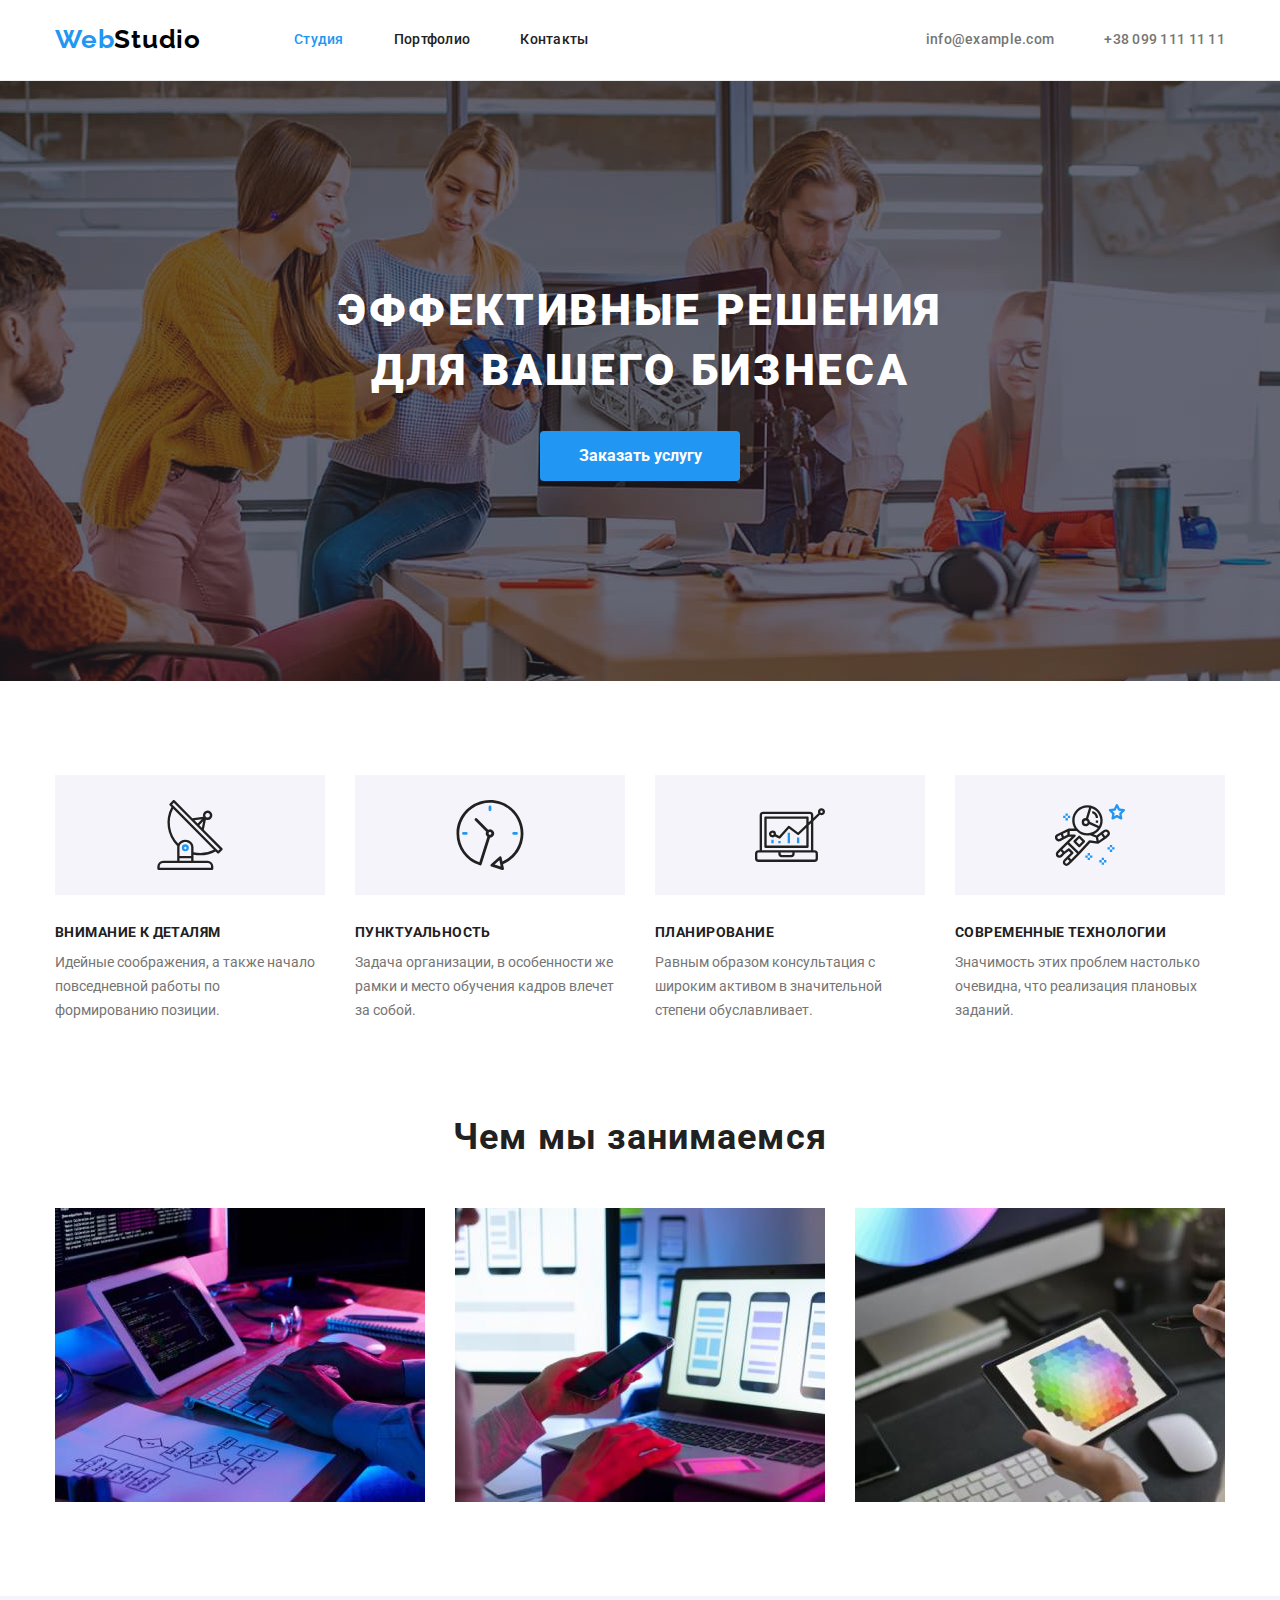
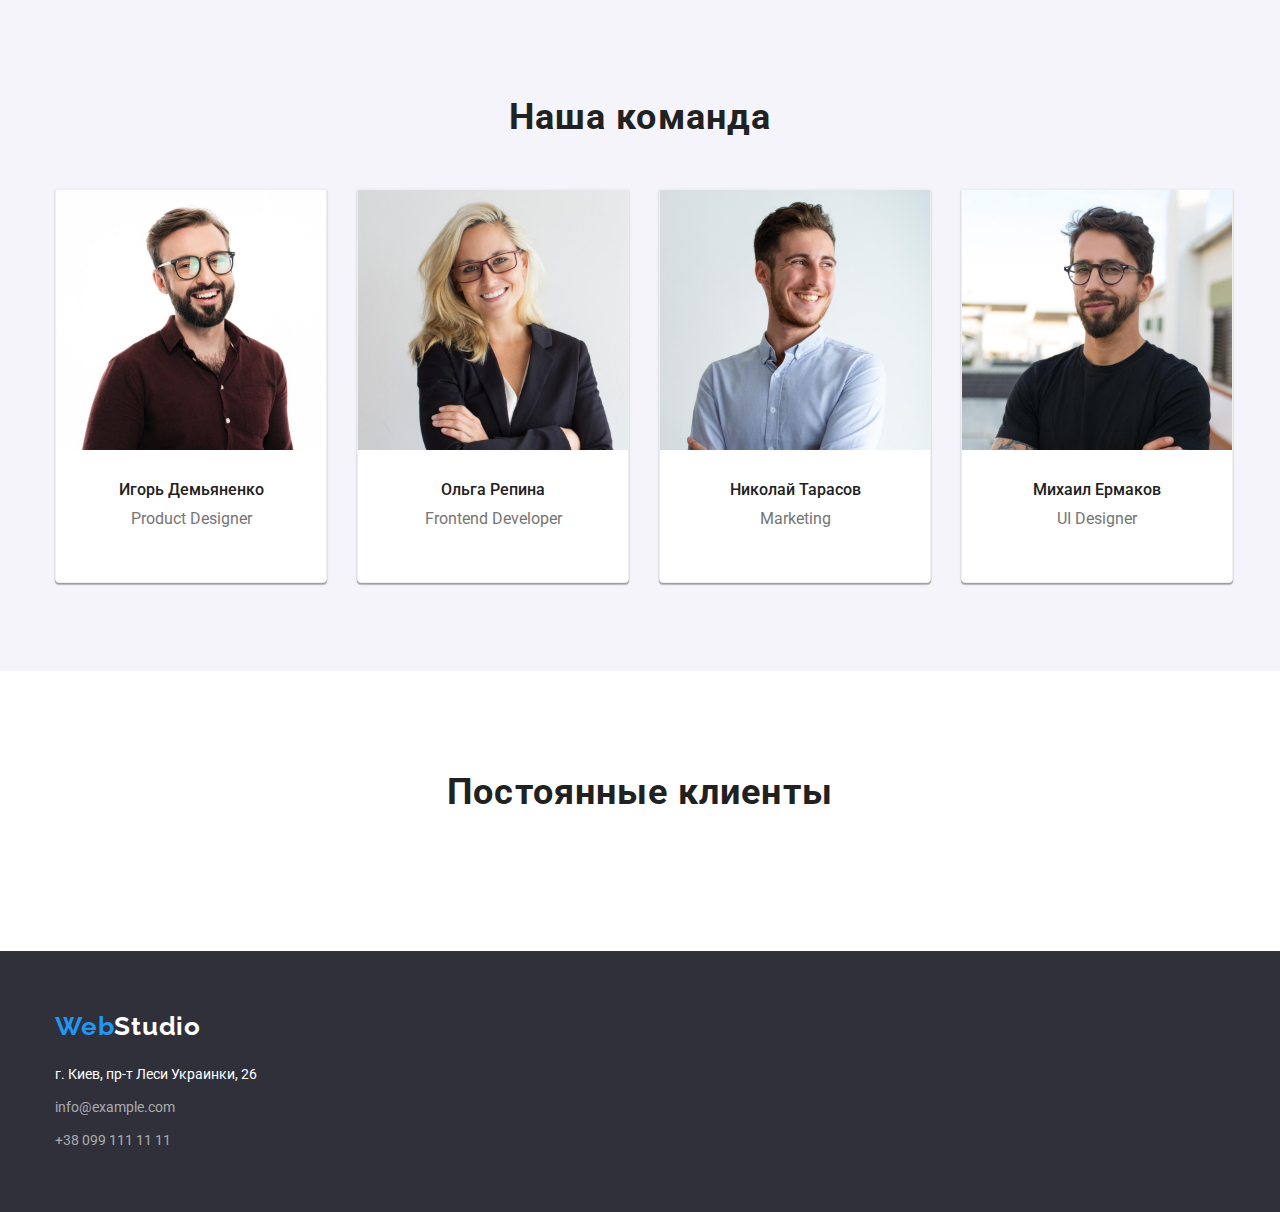
==== index.html @ 9277bdf8 "проверка" ====
<!DOCTYPE html>
<html lang="ru">
<head>
    <meta charset="UTF-8">
    <meta name="viewport" content="width=device-width, initial-scale=1.0">
    <title>Web Studio2</title>
    <link rel="stylesheet" href="https://cdnjs.cloudflare.com/ajax/libs/modern-normalize/1.0.0/modern-normalize.min.css">
    <link rel="stylesheet" href="./css/styles.css">
    <link rel="preconnect" href="https://fonts.gstatic.com">
    <link href="https://fonts.googleapis.com/css2?family=Oleo+Script&family=Raleway:wght@700&family=Roboto:wght@400;500;700;900&display=swap" rel="stylesheet">
</head>
<body>

    <!--шапка-->
    <header class="header">
        <div class="container main-nav">
            <nav class="nav-menu">
                <a href="./index.html" class="logo"> <span class="web">Web</span>Studio</a>
                <ul class="list  site-nav">
                    <li class="item"><a href="./index.html" class="link current">Студия</a></li>
                    <li class="item"><a href="./portfolio.html" class="link">Портфолио</a></li>
                    <li class="item"><a href="#" class="link">Контакты</a></li>
                </ul>
            </nav>
            <ul class="list contacts">
                <li class="item"><a href="mailto:info@example.com " class="contacts-link mail">info@example.com</a></li>
                <li class="item"><a href="tel:+380991111111 " class="contacts-link">+38 099 111 11 11</a></li>
            </ul>
        </div>
    </header>

    <main>

        <!--герой-->
        <section class="hero">
            <h1 class="hero-title">Эффективные решения <br/> для вашего бизнеса</h1>
            <a href="#" class="button">Заказать услугу</a>
        </section>
       
        <!--качества-->
        <section class="section our-quality">
            <!--<h2>Наши качества</h2>-->
            <div class="container">
                <ul class="list quality">
                    <li class="item icon-antenna"> 
                        <h3 class="title">Внимание к деталям</h3>
                        <p class="text">Идейные соображения, а также начало повседневной работы по формированию позиции.</p>
                    </li>
                    <li class="item icon-clock">
                        <h3 class="title">Пунктуальность</h3>
                        <p class="text">Задача организации, в особенности же рамки и место обучения кадров влечет за собой.</p>
                    </li>
                    <li class="item icon-diagram">
                        <h3 class="title">Планирование</h3>
                        <p class="text">Равным образом консультация с широким активом в значительной степени обуславливает.</p>
                    </li>
                    <li class="item icon-astronaut">
                        <h3 class="title">Современные технологии</h3>
                        <p class="text">Значимость этих проблем настолько очевидна, что реализация плановых заданий.</p>
                    </li>
                </ul>
            </div>
                
        </section>
        
        <!--чем занимаемся-->
        <section class="section doing">
            <div class="container">
                <h2 class="section-title">Чем мы занимаемся</h2>
            <ul class="list">
                <li class="item"><img src="./images/img11.jpg" alt="photo" width="370"></li>
                <li class="item"><img src="./images/img12.jpg" alt="photo" width="370"></li>
                <li class="item"><img src="./images/img13.jpg" alt="photo" width="370"></li>
            </ul>
            </div>
        </section>

        <!--наша команда-->
        <section class="section command">
            <div class="container">
                <h2 class="section-title">Наша команда</h2>
                <ul class="list">
                    <li class="command-card">
                        <img src="./images/img114.jpg" alt="photo" width="270" class="img">
                        <div class="command-content">
                            <h3 class="name">Игорь Демьяненко</h3>
                            <p class="position">Product Designer</p>
                            <ul class="list social-links">
                                <li> 
                                    <a href="">
                                    <svg class="social-icon">
                                        <use href="./images/sprite.svg#instagram11"></use>
                                    </svg>
                                    </a> 
                                </li>
                                <li></li>
                                <li></li>
                                <li></li>
                            </ul>
                        </div>
                    </li>
                    <li class="command-card"> 
                        <img src="./images/img115.jpg" alt="photo" width="270" class="img">
                        <div class="command-content">
                            <h3 class="name">Ольга Репина</h3>
                            <p class="position">Frontend Developer</p>
                        </div>
                    </li>
                    <li class="command-card">
                        <img src="./images/img116.jpg" alt="photo" width="270" class="img">
                        <div class="command-content">
                            <h3 class="name">Николай Тарасов</h3>
                            <p class="position">Marketing</p>
                        </div>
                    </li>
                    <li class="command-card">
                        <img src="./images/img117.jpg" alt="photo" width="270" class="img">
                        <div class="command-content">
                            <h3 class="name">Михаил Ермаков</h3>
                            <p class="position">UI Designer</p>
                        </div>    
                    </li>
                </ul>
            </div>
        </section>

        <section class="section our-clients">
            <h2 class="section-title">Постоянные клиенты</h2>
            <ul class="list client-list">
                <li><a href="#"></a></li>
                <li><a href="#"></a></li>
                <li><a href="#"></a></li>
                <li><a href="#"></a></li>
                <li><a href="#"></a></li>
                <li><a href="#"></a></li>
            </ul>
        </section>
        
    </main>

    <!--футер-->
    <footer class="footer">
       <div class="container">
        <a href="/"class="logo"> <span class="web">Web</span><span class="studio">Studio</span></a> 
            <address> 
            <ul class="list">
                <li class="footer-adress"> <a href="#" class="adress">г. Киев, пр-т Леси Украинки, 26</a> </li>
                <li class="footer-adress"><a href="mailto:info@example.com" class="list-contacts">info@example.com</a></li>
                <li class="footer-adress"><a href="tel:+380991111111" class="list-contacts">+38 099 111 11 11</a></li>
            </ul>
            </address>
       </div>
       
    </footer>
    
</body>
</html>
---- css/styles.css ----
:root {
    --primery-text-color: #757575;
    --title-text-color: #212121;
    --accent: #2196F3;
    --white: #FFFFFF;
    --background-color: #F5F4FA;
    --background-footer: #2F303A;
    --list-contacts:rgba(255, 255, 255, 0.6);
    --logo-studio: #000000;
    --outline-cards: #EEEEEE;
    --button-hover: #188CE8;
    --border-color: #ECECEC;
}

body {
    background-color: var(--white);
    color: var(--primery-text-color);
    font-family: Roboto,sans-serif;
    font-style: normal;
    font-weight: 400;
}

img {
    display: block;
    min-width: 100%;
    height: auto;
}

/* контейнер */
.container {
    width: 1200px;
    padding-left: 15px;
    padding-right: 15px;
    margin-left: auto;
    margin-right: auto;
    margin-top: 0;
    
}

/* шапка */

.header {
    background-color: var(--white);
    border-bottom: 1px solid var(--border-color);
}

.web {
    color: var(--accent);
}

/* лого */
.logo {
    display: flex;

    color: var(--logo-studio);
    font-family: Raleway,sans-serif;
    font-weight: 700;
    font-size: 26px;
    line-height: 1.2;
    letter-spacing: 0.03em;
    text-decoration: none;
}

/* навигация */


.main-nav {
    display: flex;
    align-items: center;
}

.list {
    list-style: none;
    margin: 0;
    padding: 0;
}

.nav-menu {
    display: flex;
    align-items: center;
}

.site-nav .link {
    display: block;
    padding-top: 32px;
    padding-bottom: 32px;

    color: var(--title-text-color);
    font-weight: 500;
    font-size: 14px;
    line-height: 1.14;
    letter-spacing: 0.02em;
    text-decoration: none;
    
}

.site-nav .link:hover,
.site-nav .link:focus,
.site-nav .link.current,
.contacts .contacts-link:hover,
.contacts .contacts-link:focus  {
    color: var(--accent);
}

.site-nav {
    display: flex;
    margin-left: 93px;
}

.site-nav .item + .item,
.contacts .item + .item {
    margin-left: 50px;
}

/* контакты */
.contacts {
    display: flex;
    margin-left: auto;
}

.contacts .contacts-link {
    display: block;
    padding-top: 32px;
    padding-bottom: 32px;

    color: var(--primery-text-color);
    font-weight: 500;
    font-size: 14px;
    line-height: 1.14;
    letter-spacing: 0.02em;
    text-decoration: none;
    
}


/* герой */
.hero {
    height: 600px;
    max-width: 1600px;
    margin-right: auto;
    margin-left: auto;
    padding-top: 200px;

    background-color: var(--background-footer);
    text-align: center;
    background-image: linear-gradient(
        to right,
        rgba(47, 48, 58, 0.4),
        rgba(47, 48, 58, 0.4)
    ), 
        url(../images/hero.jpg);
    background-repeat: no-repeat;
    background-position: center;
    background-size: cover;
}

.hero-title {
   
    margin-top: 0;
    margin-bottom: 30px;

    font-weight: 900;
    font-size: 44px;
    line-height: 1.36;
    letter-spacing: 0.06em;
    text-transform: uppercase;
    color: var(--white);
}

.hero .button {
    display: inline-block;
    padding: 10px 32px;
    min-width: 200px;
    border-radius: 4px;

    font-weight: 700;
    font-size: 16px;
    line-height: 1.87;
    text-decoration: none;
    color: var(--white);
    background-color: var(--accent);
}

.hero .button:hover,
.hero .button:focus {
    background-color: var(--button-hover);
}


/* качества */

.our-quality {
    padding-top: 94px;
}

.quality .title {
    margin-top: 0;
    margin-bottom: 10px;

    color: var(--title-text-color);
    font-weight: 700;
    font-size: 14px;
    line-height: 1.14;
    letter-spacing: 0.03em;
    text-transform: uppercase;
}

.quality .text {
    margin-top: 0;
    margin-bottom: 0;

    font-size: 14px;
    line-height: 1.7;
}

.quality {
    display: flex;
}

.quality .item {
    width: 270px;
}

.quality .item+.item{
    margin-left: 30px;
}

.quality .item::before {
    content: "";
    display:block;
    height: 120px;
    
    background-repeat: no-repeat;
    background-position: center;
    background-size: 70px;
    margin-bottom: 30px;
   background-color: var(--background-color);
}

.quality .icon-antenna::before {
    background-image: url(../images/antenna.svg);
}

.quality .icon-clock::before {
    background-image: url(../images/clock.svg);
}

.quality .icon-diagram::before {
    background-image: url(../images/diagram.svg);
}

.quality .icon-astronaut::before {
    background-image: url(../images/astronaut.svg);
}



/* секция*/
.section-title {
    margin-top: 0;
    margin-bottom: 50px;

    color: var(--title-text-color);
    font-weight: 700;
    font-size: 36px;
    line-height: 1.17;
    text-align: center;
    letter-spacing: 0.03em;
}

.doing {
    padding-top: 94px;
    padding-bottom: 94px;
}

.doing .item + .item {
    margin-left: 30px;
}


.doing .list {
    display: flex;
}

/* команда */

.command {
    padding-top: 100px;
    padding-bottom: 88px;
 
    background-color: var(--background-color);
}

.command-content {
    padding: 30px;
    text-align: center;
}

.command .list {
    display: flex;
}

.command-card {
    width: calc((100%-90px)/4);
    margin-right: 30px;

    background-color: var(--white);
    border: 1px solid var(--outline-cards);
    border-radius: 0px 0px 4px 4px;
    box-shadow: 0px 1px 3px rgba(0, 0, 0, 0.12), 0px 1px 1px rgba(0, 0, 0, 0.14), 0px 2px 1px rgba(0, 0, 0, 0.2);
}

.command-card:nth-child(4n) {
    margin-right: 0;
}

.command .section-title{
    margin-bottom: 50px;
}

.list .name {
    margin-top: 0;
    margin-bottom: 10px;

    font-weight: 500;
    font-size: 16px;
    line-height: 1.2;
    color: var(--title-text-color);
    
}

.list .position {
    margin-top: 0;
    margin-bottom: 0;
    

    font-size: 16px;
    line-height: 1.2;
    color: var(--primery-text-color);
   
}

.social-icon {
    width: 20px;
    height: 20px;
}

/* клиенты */
.our-clients {
    padding-top: 100px;
    padding-bottom: 88px;
}
.our-clients .section-title {
    margin-bottom: 50px;
}

.client-list {
    display: flex;

}

/* футер */
.list .adress {
    display: inline-block;

    font-size: 14px;
    line-height: 1.7;
    color: var(--white);
    text-decoration: none;
    font-style: normal;
}

.list-contacts {
    display: inline-block;

    font-size: 14px;
    line-height: 24px;
    color: var(--list-contacts);
    text-decoration: none;
    font-style: normal;
}

.footer .footer-adress:not(:last-child) {
    margin-bottom: 9px;
}


.footer {
    padding-top: 60px; 
    padding-bottom: 60px; 

    background-color: var(--background-footer);
}

.studio {
    color: var(--white);
}

.footer .logo {
    display: inline-block;
    margin-bottom: 20px;
}

/* портфолио */

.portfolio {
    padding-top: 94px;
    padding-bottom: 94px;
}

.choice {
    display: flex;
    margin-bottom: 50px;
    justify-content: center;
}

.choice .item + .item {
    margin-left: 20px;
}

.choise-button {
    padding: 6px 22px;
    border-radius: 4px;

    background-color: var(--background-color);
    color: var(--title-text-color);
    font-weight: 500;
    font-size: 16px;
    line-height: 1.6;
    text-align: center;
    letter-spacing: 0.03em;
    border-color: transparent;
    
}

.choise-button:hover,
.choise-button:focus {
    color: var(--white);
    background-color: var(--accent);
}

.list .example-title {
    margin-top: 0;
    margin-bottom: 4px;

    font-weight: 700;
    font-size: 18px;
    line-height: 2;
    color: var(--title-text-color);
}

.example-name {
    margin-top: 0;
    margin-bottom: 0;
    
    font-size: 16px;
    line-height: 1.87;
    color: var(--primery-text-color);
}

.examples {
    display: flex;
    flex-wrap: wrap;
}

.example {
    text-decoration: none;
}

.card {
    width: calc((100% - 60px) / 3);
    margin-right: 30px;
    margin-bottom: 30px;
}
 
.card:hover {
    box-shadow: 0px 1px 1px rgba(0, 0, 0, 0.12), 0px 4px 4px rgba(0, 0, 0, 0.06), 1px 4px 6px rgba(0, 0, 0, 0.16);
}

.card:nth-child(3n) {
    margin-right: 0;
}

.card:nth-last-child(-n + 3){
    margin-bottom: 0;
}

.card-content {
    padding: 20px 24px;

    border-right: 1px solid var(--outline-cards);
    border-left: 1px solid var(--outline-cards);
    border-bottom: 1px solid var(--outline-cards);
}
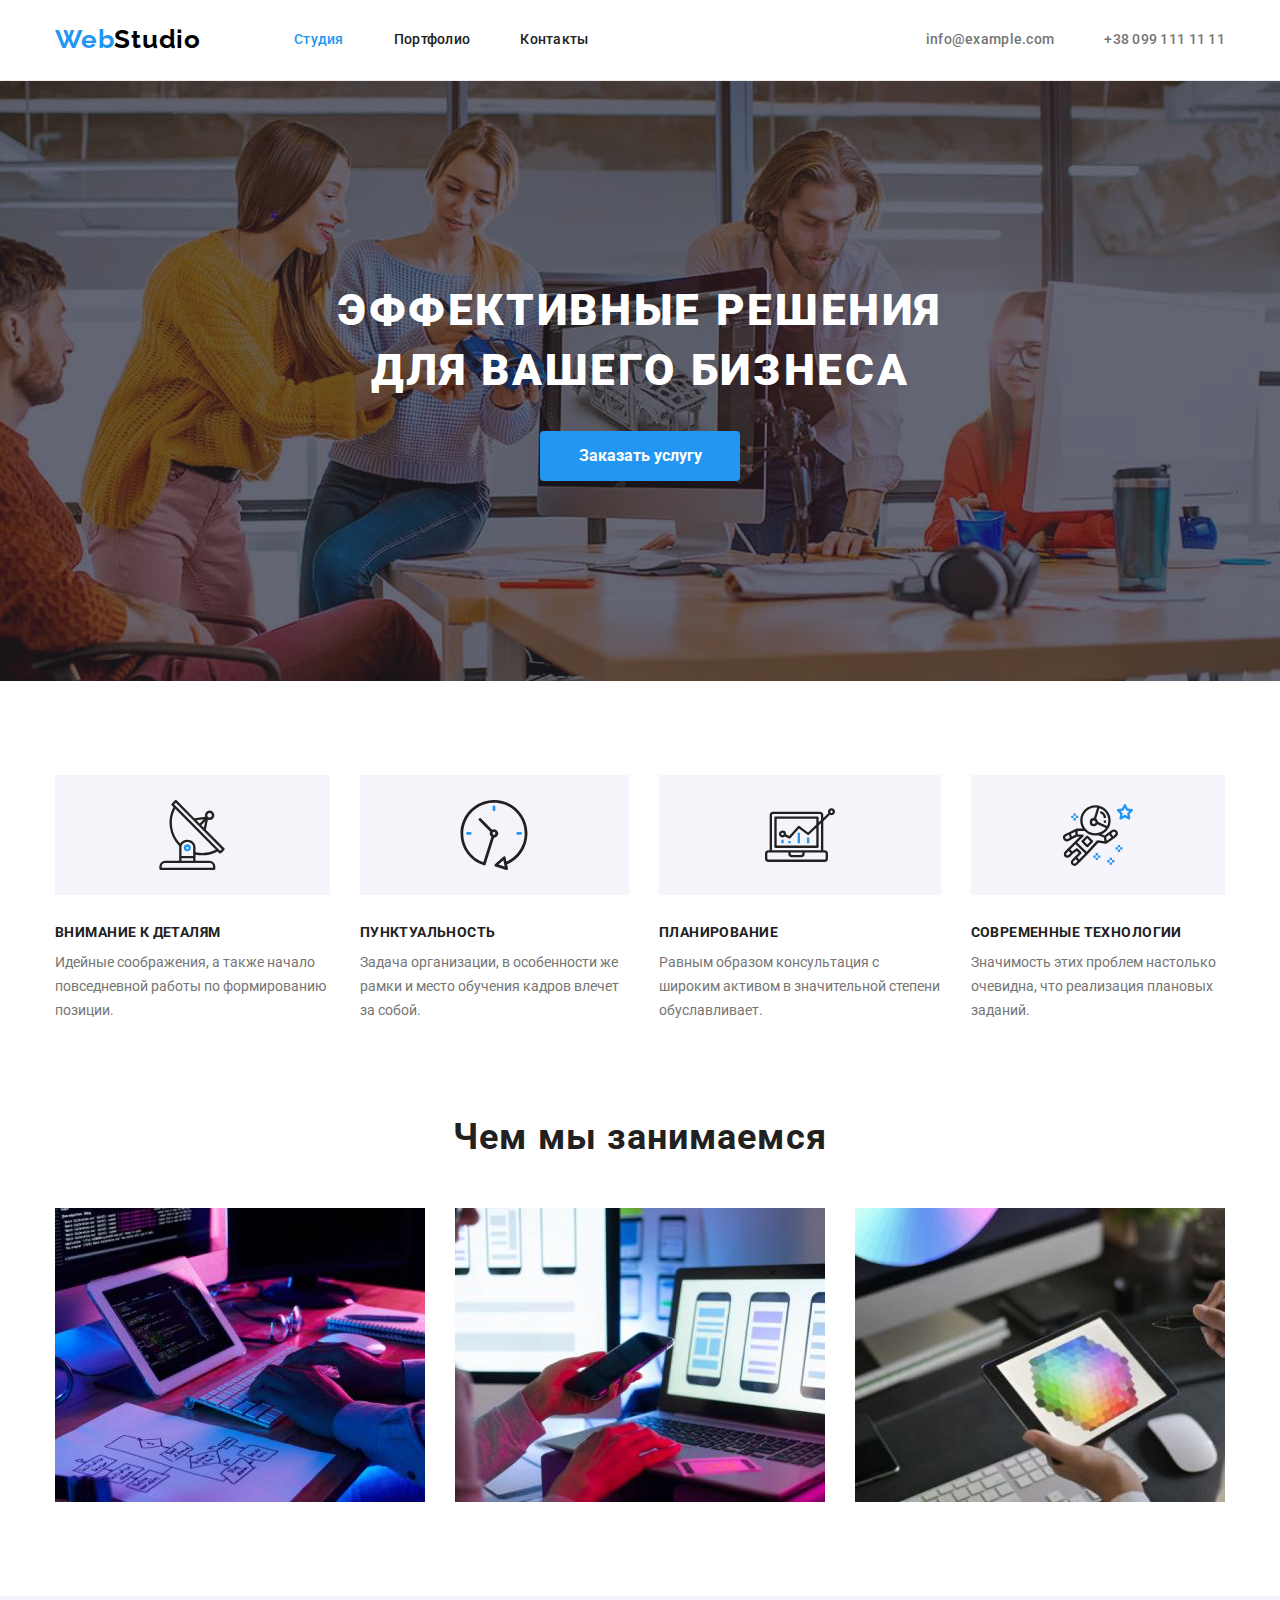
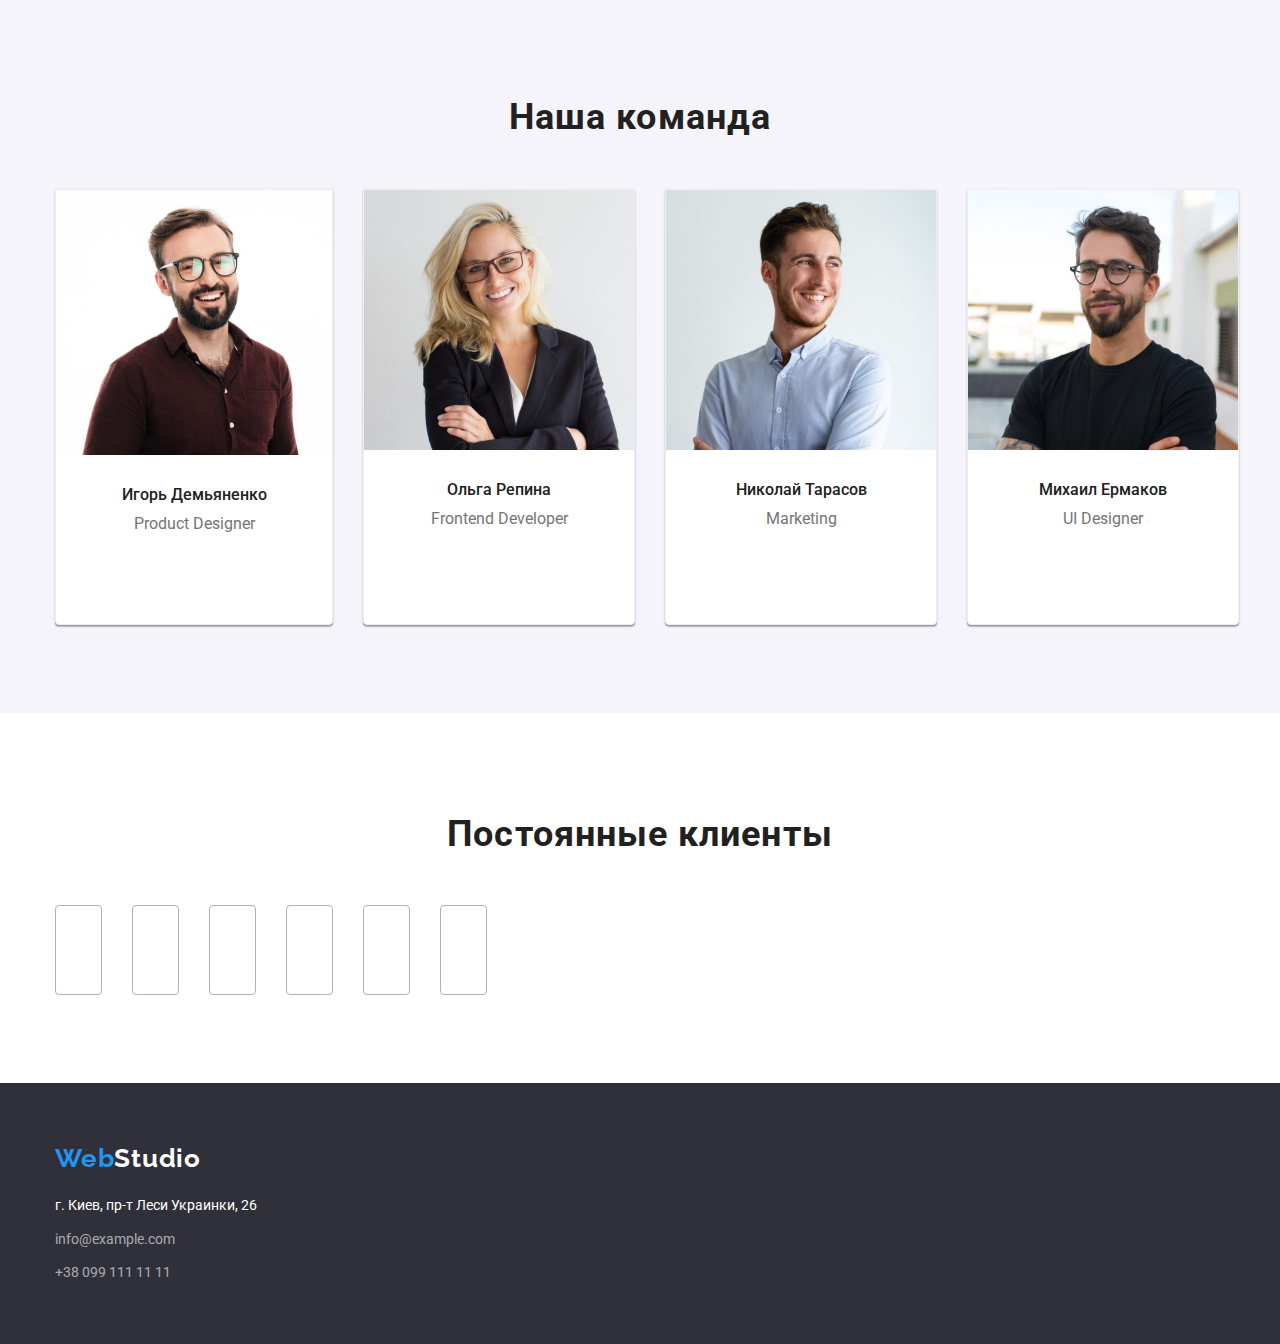
==== commit dcd36e09: "test2" ====
--- a/index.html
+++ b/index.html
@@ -23,8 +23,16 @@
                 </ul>
             </nav>
             <ul class="list contacts">
-                <li class="item"><a href="mailto:info@example.com " class="contacts-link mail">info@example.com</a></li>
-                <li class="item"><a href="tel:+380991111111 " class="contacts-link">+38 099 111 11 11</a></li>
+                <li class="item"><a href="mailto:info@example.com " class="contacts-link">
+                    <svg class="link-icon envelope">
+                        <use href="./images/sprite.svg#envelopehover1"></use>
+                    </svg>
+                    info@example.com</a></li>
+                <li class="item"><a href="tel:+380991111111 " class="contacts-link">
+                    <!-- <svg class="link-icon smartphone"> 
+                        <use href="../images/sprite.svg#smartphone1"></use>
+                    </svg> -->
+                    +38 099 111 11 11</a></li>
             </ul>
         </div>
     </header>
@@ -86,16 +94,34 @@
                             <h3 class="name">Игорь Демьяненко</h3>
                             <p class="position">Product Designer</p>
                             <ul class="list social-links">
-                                <li> 
-                                    <a href="">
-                                    <svg class="social-icon">
-                                        <use href="./images/sprite.svg#instagram11"></use>
-                                    </svg>
-                                    </a> 
-                                </li>
-                                <li></li>
-                                <li></li>
-                                <li></li>
+                                <li class="item"> 
+                                    <a href="" class="links">
+                                    <svg class="social-icon">
+                                        <use href="./images/sprite.svg#instagram11"></use>
+                                    </svg>
+                                    </a> 
+                                </li>
+                                <li class="item">
+                                    <a href="" class="links">
+                                        <svg class="social-icon">
+                                            <use href="./images/sprite.svg#twitter1"></use>
+                                        </svg>
+                                    </a> 
+                                </li>
+                                <li class="item">
+                                    <a href="" class="links">
+                                        <svg class="social-icon">
+                                            <use href="./images/sprite.svg#facebook11"></use>
+                                        </svg>
+                                    </a>
+                                </li>
+                                <li class="item">
+                                    <a href="" class="links">
+                                        <svg class="social-icon">
+                                            <use href="./images/sprite.svg#linkedin11"></use>
+                                        </svg>
+                                    </a>
+                                </li>
                             </ul>
                         </div>
                     </li>
@@ -104,6 +130,36 @@
                         <div class="command-content">
                             <h3 class="name">Ольга Репина</h3>
                             <p class="position">Frontend Developer</p>
+                            <ul class="list social-links">
+                                <li> 
+                                    <a href="">
+                                    <svg class="social-icon">
+                                        <use href="./images/sprite.svg#instagram11"></use>
+                                    </svg>
+                                    </a> 
+                                </li>
+                                <li>
+                                    <a href="">
+                                        <svg class="social-icon">
+                                            <use href="./images/sprite.svg#twitter1"></use>
+                                        </svg>
+                                    </a> 
+                                </li>
+                                <li>
+                                    <a href="">
+                                        <svg class="social-icon">
+                                            <use href="./images/sprite.svg#facebook11"></use>
+                                        </svg>
+                                    </a>
+                                </li>
+                                <li>
+                                    <a href="">
+                                        <svg class="social-icon">
+                                            <use href="./images/sprite.svg#linkedin11"></use>
+                                        </svg>
+                                    </a>
+                                </li>
+                            </ul>
                         </div>
                     </li>
                     <li class="command-card">
@@ -111,6 +167,36 @@
                         <div class="command-content">
                             <h3 class="name">Николай Тарасов</h3>
                             <p class="position">Marketing</p>
+                            <ul class="list social-links">
+                                <li> 
+                                    <a href="">
+                                    <svg class="social-icon">
+                                        <use href="./images/sprite.svg#instagram11"></use>
+                                    </svg>
+                                    </a> 
+                                </li>
+                                <li>
+                                    <a href="">
+                                        <svg class="social-icon">
+                                            <use href="./images/sprite.svg#twitter1"></use>
+                                        </svg>
+                                    </a> 
+                                </li>
+                                <li>
+                                    <a href="">
+                                        <svg class="social-icon">
+                                            <use href="./images/sprite.svg#facebook11"></use>
+                                        </svg>
+                                    </a>
+                                </li>
+                                <li>
+                                    <a href="">
+                                        <svg class="social-icon">
+                                            <use href="./images/sprite.svg#linkedin11"></use>
+                                        </svg>
+                                    </a>
+                                </li>
+                            </ul>
                         </div>
                     </li>
                     <li class="command-card">
@@ -118,6 +204,36 @@
                         <div class="command-content">
                             <h3 class="name">Михаил Ермаков</h3>
                             <p class="position">UI Designer</p>
+                            <ul class="list social-links">
+                                <li> 
+                                    <a href="">
+                                    <svg class="social-icon">
+                                        <use href="./images/sprite.svg#instagram11"></use>
+                                    </svg>
+                                    </a> 
+                                </li>
+                                <li>
+                                    <a href="">
+                                        <svg class="social-icon">
+                                            <use href="./images/sprite.svg#twitter1"></use>
+                                        </svg>
+                                    </a> 
+                                </li>
+                                <li>
+                                    <a href="">
+                                        <svg class="social-icon">
+                                            <use href="./images/sprite.svg#facebook11"></use>
+                                        </svg>
+                                    </a>
+                                </li>
+                                <li>
+                                    <a href="">
+                                        <svg class="social-icon">
+                                            <use href="./images/sprite.svg#linkedin11"></use>
+                                        </svg>
+                                    </a>
+                                </li>
+                            </ul>
                         </div>    
                     </li>
                 </ul>
@@ -125,15 +241,41 @@
         </section>
 
         <section class="section our-clients">
-            <h2 class="section-title">Постоянные клиенты</h2>
+            <div class="container">
+                <h2 class="section-title">Постоянные клиенты</h2>
             <ul class="list client-list">
-                <li><a href="#"></a></li>
-                <li><a href="#"></a></li>
-                <li><a href="#"></a></li>
-                <li><a href="#"></a></li>
-                <li><a href="#"></a></li>
-                <li><a href="#"></a></li>
-            </ul>
+                <li class="item"><a href="#" class="link-customer">
+                    <svg class="icon-customer">
+                        <use href="./images/sprite.svg#logo1"></use>
+                    </svg>
+                </a></li>
+                <li class="item"><a href="#" class="link-customer">
+                    <svg class="icon-customer">
+                        <use href="./images/sprite.svg#logo2"></use>
+                    </svg>
+                </a></li>
+                <li class="item"><a href="#" class="link-customer">
+                    <svg class="icon-customer">
+                        <use href="./images/sprite.svg#logo3"></use>
+                    </svg>
+                </a></li>
+                <li class="item"><a href="#" class="link-customer">
+                    <svg class="icon-customer">
+                        <use href="./images/sprite.svg#logo4"></use>
+                    </svg>
+                </a></li>
+                <li class="item"><a href="#" class="link-customer">
+                    <svg class="icon-customer">
+                        <use href="./images/sprite.svg#logo5"></use>
+                    </svg>
+                </a></li>
+                <li class="item"><a href="#" class="link-customer">
+                    <svg class="icon-customer">
+                        <use href="./images/sprite.svg#logo6"></use>
+                    </svg>
+                </a></li>
+            </ul>
+            </div>
         </section>
         
     </main>
--- a/css/styles.css
+++ b/css/styles.css
@@ -10,6 +10,7 @@
     --outline-cards: #EEEEEE;
     --button-hover: #188CE8;
     --border-color: #ECECEC;
+    --icon-color: #AFB1B8;
 }
 
 body {
@@ -132,6 +133,24 @@
     
 }
 
+.envelope {
+    width: 16px;
+    height: 12px;
+    margin-right: 10px;
+}
+
+/* .smartphone {
+    width: 10px;
+    height: 16px;
+    margin-right: 10px;
+    
+
+} */
+
+.link-icon {
+    
+    fill: currentColor;
+}
 
 /* герой */
 .hero {
@@ -218,7 +237,7 @@
 }
 
 .quality .item {
-    width: 270px;
+    width: calc((100%-90px)/4);
 }
 
 .quality .item+.item{
@@ -331,7 +350,7 @@
 
 .list .position {
     margin-top: 0;
-    margin-bottom: 0;
+    margin-bottom: 16px;
     
 
     font-size: 16px;
@@ -340,9 +359,30 @@
    
 }
 
+.links {
+    text-decoration: none;
+}
+
 .social-icon {
+    display: flex;
+    fill: var(--icon-color);
+
     width: 20px;
     height: 20px;
+    justify-content: center;
+    align-items: center;
+
+}
+
+.social-links {
+    justify-content: center;
+    align-items: center;
+}
+ 
+.social-links .item {
+    width: 44px;
+    height: 44px;
+    margin-right: 10px;
 }
 
 /* клиенты */
@@ -357,6 +397,27 @@
 .client-list {
     display: flex;
 
+}
+
+.client-list .item {
+    width: calc((100%-150px)/6);
+    display: flex;
+    margin-right: 30px;
+}
+
+.link-customer {
+    display: flex;
+    justify-content: center;
+    align-items: center;
+    min-width: 100%;
+    height: 90px;
+    border: 1px solid rgb(175,177,184);
+    border-radius: 4px;
+}
+
+.icon-customer {
+    width: 45px;
+    height: 50px;
 }
 
 /* футер */
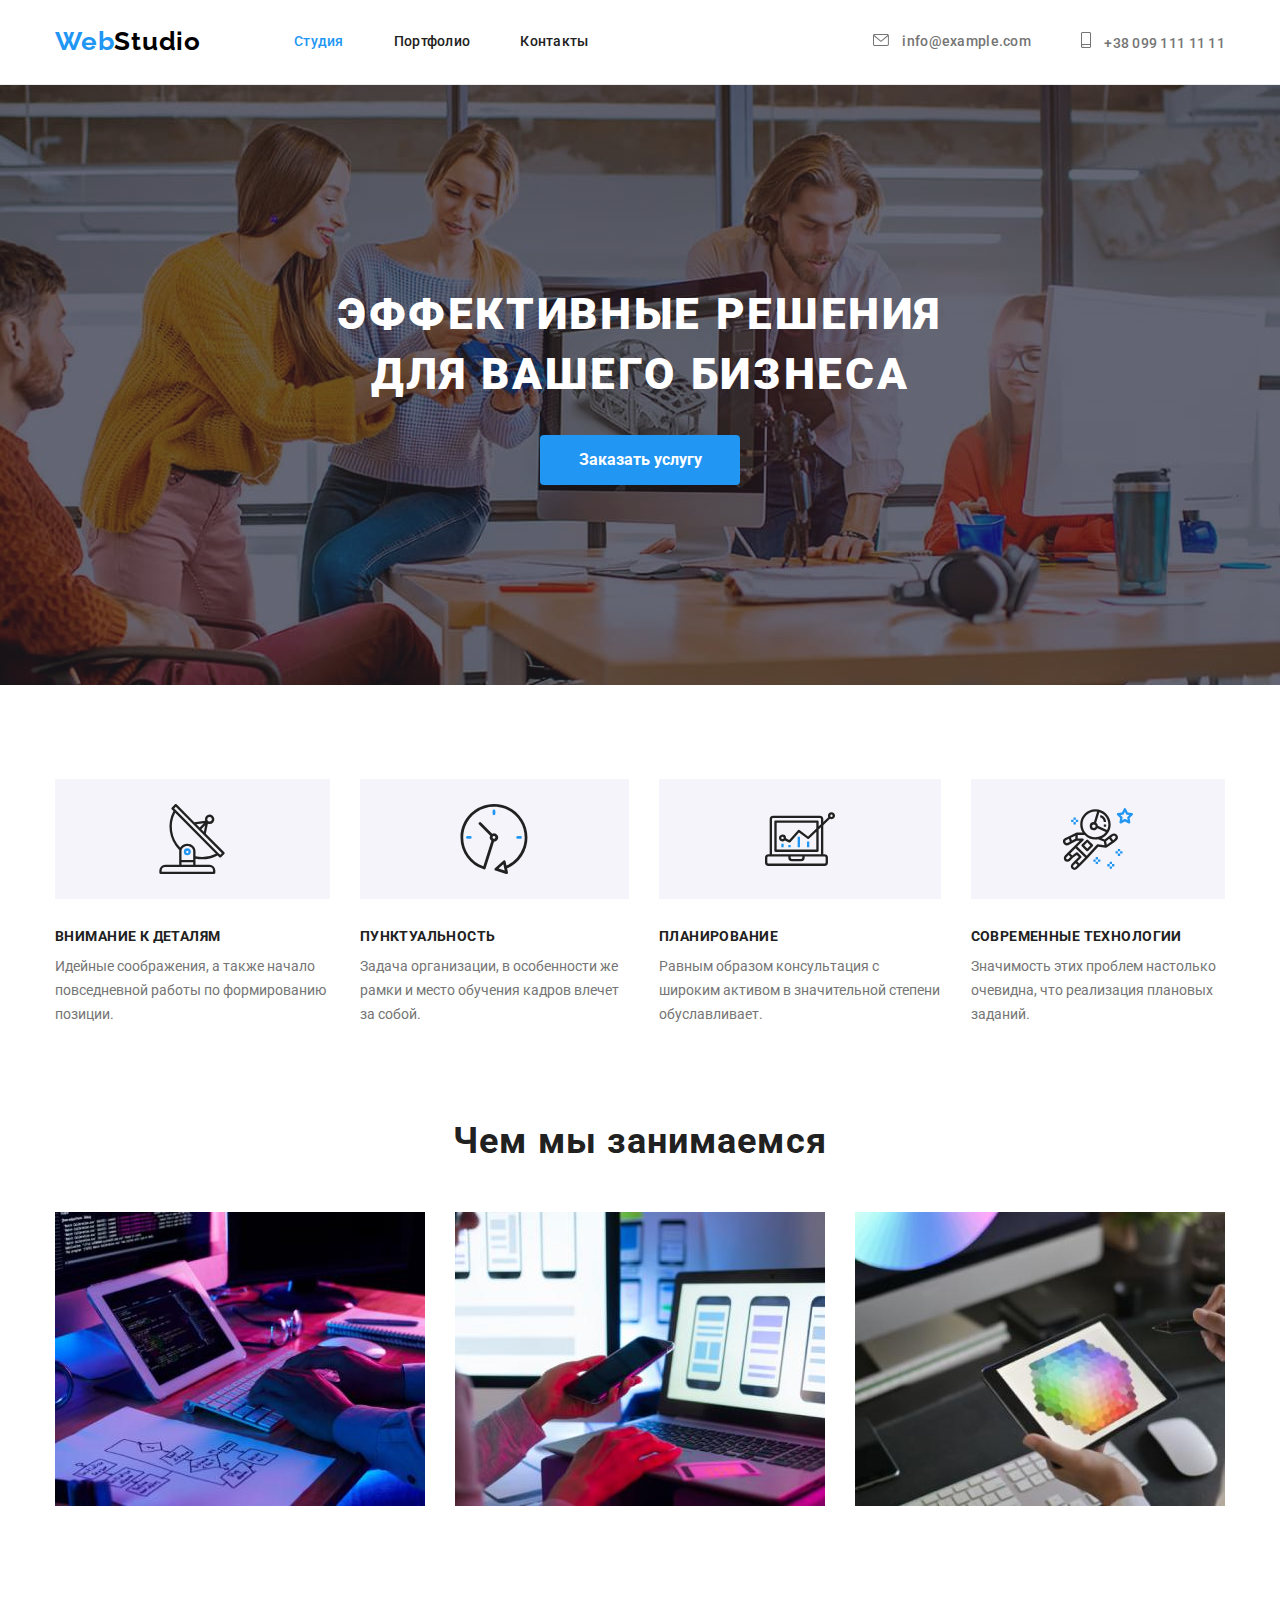
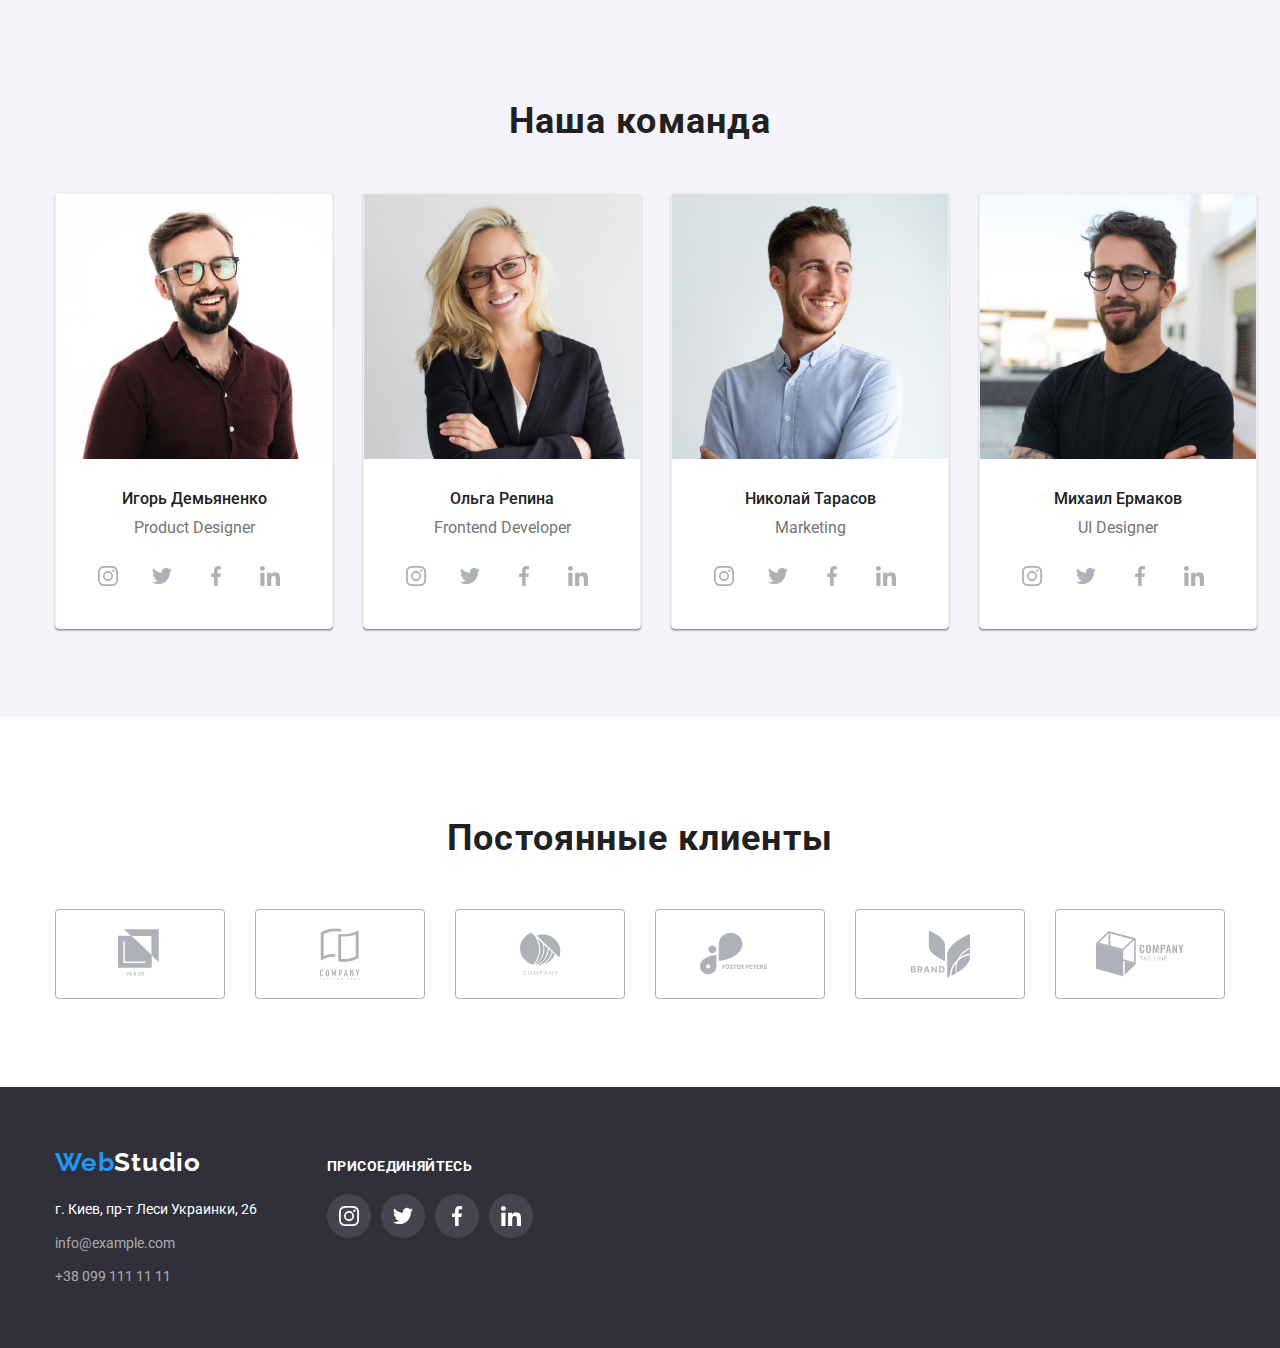
==== commit 0ab85e9a: "code eded" ====
--- a/index.html
+++ b/index.html
@@ -25,13 +25,13 @@
             <ul class="list contacts">
                 <li class="item"><a href="mailto:info@example.com " class="contacts-link">
                     <svg class="link-icon envelope">
-                        <use href="./images/sprite.svg#envelopehover1"></use>
+                        <use href="./images/sprite.svg#icon-envelopehover1"></use>
                     </svg>
                     info@example.com</a></li>
                 <li class="item"><a href="tel:+380991111111 " class="contacts-link">
-                    <!-- <svg class="link-icon smartphone"> 
-                        <use href="../images/sprite.svg#smartphone1"></use>
-                    </svg> -->
+                    <svg class="link-icon smartphone" width="10" height=> 
+                        <use href="../images/sprite.svg#icon-smartphone1"></use>
+                    </svg>
                     +38 099 111 11 11</a></li>
             </ul>
         </div>
@@ -50,7 +50,7 @@
             <!--<h2>Наши качества</h2>-->
             <div class="container">
                 <ul class="list quality">
-                    <li class="item icon-antenna"> 
+                    <li class="item icon-antenna">
                         <h3 class="title">Внимание к деталям</h3>
                         <p class="text">Идейные соображения, а также начало повседневной работы по формированию позиции.</p>
                     </li>
@@ -97,28 +97,28 @@
                                 <li class="item"> 
                                     <a href="" class="links">
                                     <svg class="social-icon">
-                                        <use href="./images/sprite.svg#instagram11"></use>
+                                        <use href="./images/sprite.svg#icon-Ellipse"></use>
                                     </svg>
                                     </a> 
                                 </li>
                                 <li class="item">
                                     <a href="" class="links">
                                         <svg class="social-icon">
-                                            <use href="./images/sprite.svg#twitter1"></use>
+                                            <use href="./images/sprite.svg#icon-Ellipse-1"></use>
                                         </svg>
                                     </a> 
                                 </li>
                                 <li class="item">
                                     <a href="" class="links">
                                         <svg class="social-icon">
-                                            <use href="./images/sprite.svg#facebook11"></use>
+                                            <use href="./images/sprite.svg#icon-Ellipse-2"></use>
                                         </svg>
                                     </a>
                                 </li>
                                 <li class="item">
                                     <a href="" class="links">
                                         <svg class="social-icon">
-                                            <use href="./images/sprite.svg#linkedin11"></use>
+                                            <use href="./images/sprite.svg#icon-Ellipse-3"></use>
                                         </svg>
                                     </a>
                                 </li>
@@ -132,30 +132,30 @@
                             <p class="position">Frontend Developer</p>
                             <ul class="list social-links">
                                 <li> 
-                                    <a href="">
+                                    <a href="" class="links">
                                     <svg class="social-icon">
-                                        <use href="./images/sprite.svg#instagram11"></use>
+                                        <use href="./images/sprite.svg#icon-Ellipse"></use>
                                     </svg>
                                     </a> 
                                 </li>
                                 <li>
-                                    <a href="">
-                                        <svg class="social-icon">
-                                            <use href="./images/sprite.svg#twitter1"></use>
-                                        </svg>
-                                    </a> 
-                                </li>
-                                <li>
-                                    <a href="">
-                                        <svg class="social-icon">
-                                            <use href="./images/sprite.svg#facebook11"></use>
-                                        </svg>
-                                    </a>
-                                </li>
-                                <li>
-                                    <a href="">
-                                        <svg class="social-icon">
-                                            <use href="./images/sprite.svg#linkedin11"></use>
+                                    <a href="" class="links">
+                                        <svg class="social-icon">
+                                            <use href="./images/sprite.svg#icon-Ellipse-1"></use>
+                                        </svg>
+                                    </a> 
+                                </li>
+                                <li>
+                                    <a href="" class="links">
+                                        <svg class="social-icon">
+                                            <use href="./images/sprite.svg#icon-Ellipse-2"></use>
+                                        </svg>
+                                    </a>
+                                </li>
+                                <li>
+                                    <a href="" class="links">
+                                        <svg class="social-icon">
+                                            <use href="./images/sprite.svg#icon-Ellipse-3"></use>
                                         </svg>
                                     </a>
                                 </li>
@@ -169,30 +169,30 @@
                             <p class="position">Marketing</p>
                             <ul class="list social-links">
                                 <li> 
-                                    <a href="">
+                                    <a href="" class="links">
                                     <svg class="social-icon">
-                                        <use href="./images/sprite.svg#instagram11"></use>
+                                        <use href="./images/sprite.svg#icon-Ellipse"></use>
                                     </svg>
                                     </a> 
                                 </li>
                                 <li>
-                                    <a href="">
-                                        <svg class="social-icon">
-                                            <use href="./images/sprite.svg#twitter1"></use>
-                                        </svg>
-                                    </a> 
-                                </li>
-                                <li>
-                                    <a href="">
-                                        <svg class="social-icon">
-                                            <use href="./images/sprite.svg#facebook11"></use>
-                                        </svg>
-                                    </a>
-                                </li>
-                                <li>
-                                    <a href="">
-                                        <svg class="social-icon">
-                                            <use href="./images/sprite.svg#linkedin11"></use>
+                                    <a href="" class="links">
+                                        <svg class="social-icon">
+                                            <use href="./images/sprite.svg#icon-Ellipse-1"></use>
+                                        </svg>
+                                    </a> 
+                                </li>
+                                <li>
+                                    <a href="" class="links">
+                                        <svg class="social-icon">
+                                            <use href="./images/sprite.svg#icon-Ellipse-2"></use>
+                                        </svg>
+                                    </a>
+                                </li>
+                                <li>
+                                    <a href="" class="links">
+                                        <svg class="social-icon">
+                                            <use href="./images/sprite.svg#icon-Ellipse-3"></use>
                                         </svg>
                                     </a>
                                 </li>
@@ -206,30 +206,30 @@
                             <p class="position">UI Designer</p>
                             <ul class="list social-links">
                                 <li> 
-                                    <a href="">
+                                    <a href="" class="links">
                                     <svg class="social-icon">
-                                        <use href="./images/sprite.svg#instagram11"></use>
+                                        <use href="./images/sprite.svg#icon-Ellipse"></use>
                                     </svg>
                                     </a> 
                                 </li>
                                 <li>
-                                    <a href="">
-                                        <svg class="social-icon">
-                                            <use href="./images/sprite.svg#twitter1"></use>
-                                        </svg>
-                                    </a> 
-                                </li>
-                                <li>
-                                    <a href="">
-                                        <svg class="social-icon">
-                                            <use href="./images/sprite.svg#facebook11"></use>
-                                        </svg>
-                                    </a>
-                                </li>
-                                <li>
-                                    <a href="">
-                                        <svg class="social-icon">
-                                            <use href="./images/sprite.svg#linkedin11"></use>
+                                    <a href="" class="links">
+                                        <svg class="social-icon">
+                                            <use href="./images/sprite.svg#icon-Ellipse-1"></use>
+                                        </svg>
+                                    </a> 
+                                </li>
+                                <li>
+                                    <a href="" class="links">
+                                        <svg class="social-icon">
+                                            <use href="./images/sprite.svg#icon-Ellipse-2"></use>
+                                        </svg>
+                                    </a>
+                                </li>
+                                <li>
+                                    <a href="" class="links">
+                                        <svg class="social-icon">
+                                            <use href="./images/sprite.svg#icon-Ellipse-3"></use>
                                         </svg>
                                     </a>
                                 </li>
@@ -239,42 +239,43 @@
                 </ul>
             </div>
         </section>
-
-        <section class="section our-clients">
+        
+        <!--постоянные клиенты-->
+        <section class="our-clients">
             <div class="container">
                 <h2 class="section-title">Постоянные клиенты</h2>
-            <ul class="list client-list">
-                <li class="item"><a href="#" class="link-customer">
-                    <svg class="icon-customer">
-                        <use href="./images/sprite.svg#logo1"></use>
-                    </svg>
-                </a></li>
-                <li class="item"><a href="#" class="link-customer">
-                    <svg class="icon-customer">
-                        <use href="./images/sprite.svg#logo2"></use>
-                    </svg>
-                </a></li>
-                <li class="item"><a href="#" class="link-customer">
-                    <svg class="icon-customer">
-                        <use href="./images/sprite.svg#logo3"></use>
-                    </svg>
-                </a></li>
-                <li class="item"><a href="#" class="link-customer">
-                    <svg class="icon-customer">
-                        <use href="./images/sprite.svg#logo4"></use>
-                    </svg>
-                </a></li>
-                <li class="item"><a href="#" class="link-customer">
-                    <svg class="icon-customer">
-                        <use href="./images/sprite.svg#logo5"></use>
-                    </svg>
-                </a></li>
-                <li class="item"><a href="#" class="link-customer">
-                    <svg class="icon-customer">
-                        <use href="./images/sprite.svg#logo6"></use>
-                    </svg>
-                </a></li>
-            </ul>
+                <ul class="list client-list">
+                    <li class="item"><a href="#" class="link-customer">
+                        <svg class="icon-customer" width="45px" heght="50px">
+                            <use href="./images/sprite.svg#icon-logo1"></use>
+                        </svg>
+                    </a></li>
+                    <li class="item"><a href="#" class="link-customer">
+                        <svg class="icon-customer" width="40px" heght="52px">
+                            <use href="./images/sprite.svg#icon-logo2"></use>
+                        </svg>
+                    </a></li>
+                    <li class="item"><a href="#" class="link-customer">
+                        <svg class="icon-customer"  width="41px" heght="43px">
+                            <use href="./images/sprite.svg#icon-logo3"></use>
+                        </svg>
+                    </a></li>
+                    <li class="item"><a href="#" class="link-customer">
+                        <svg class="icon-customer" width="80px" heght="42px">
+                            <use href="./images/sprite.svg#icon-logo4"></use>
+                        </svg>
+                    </a></li>
+                    <li class="item"><a href="#" class="link-customer">
+                        <svg class="icon-customer" width="59px" heght="47px">
+                            <use href="./images/sprite.svg#icon-logo5" ></use>
+                        </svg>
+                    </a></li>
+                    <li class="item"><a href="#" class="link-customer">
+                        <svg class="icon-customer"width="88px" heght="45px">
+                            <use href="./images/sprite.svg#icon-logo6"></use>
+                        </svg>
+                    </a></li>
+                </ul>
             </div>
         </section>
         
@@ -282,16 +283,44 @@
 
     <!--футер-->
     <footer class="footer">
-       <div class="container">
-        <a href="/"class="logo"> <span class="web">Web</span><span class="studio">Studio</span></a> 
-            <address> 
-            <ul class="list">
-                <li class="footer-adress"> <a href="#" class="adress">г. Киев, пр-т Леси Украинки, 26</a> </li>
-                <li class="footer-adress"><a href="mailto:info@example.com" class="list-contacts">info@example.com</a></li>
-                <li class="footer-adress"><a href="tel:+380991111111" class="list-contacts">+38 099 111 11 11</a></li>
-            </ul>
-            </address>
-       </div>
+        <div class="container container-footer">
+            <div class="list-adress">
+                <a href="/"class="logo"> <span class="web">Web</span><span class="studio">Studio</span></a> 
+                    <address> 
+                    <ul class="list">
+                        <li class="footer-adress"> <a href="#" class="adress">г. Киев, пр-т Леси Украинки, 26</a> </li>
+                        <li class="footer-adress"><a href="mailto:info@example.com" class="list-contacts">info@example.com</a></li>
+                        <li class="footer-adress"><a href="tel:+380991111111" class="list-contacts">+38 099 111 11 11</a></li>
+                    </ul>
+                    </address>
+               </div>
+        
+               <div class="join">
+                <b class="join-title">присоединяйтесь</b>
+                <ul class="join-list list">
+                    <li class="item"><a href="#" class="links">
+                        <svg class="social-icon edit">
+                            <use href="./images/sprite.svg#icon-Ellipse"></use>
+                        </svg>
+                        </a></li>
+                    <li><a href="#" class="links">
+                        <svg class="social-icon edit">
+                            <use href="./images/sprite.svg#icon-Ellipse-1"></use>
+                        </svg>
+                        </a></li>
+                    <li><a href="#" class="links">
+                        <svg class="social-icon edit">
+                            <use href="./images/sprite.svg#icon-Ellipse-2"></use>
+                        </svg>
+                        </a></li>
+                    <li><a href="#" class="links">
+                        <svg class="social-icon edit">
+                            <use href="./images/sprite.svg#icon-Ellipse-3"></use>
+                        </svg>
+                    </a></li>
+                </ul>
+               </div>
+        </div>
        
     </footer>
     
--- a/css/styles.css
+++ b/css/styles.css
@@ -11,6 +11,7 @@
     --button-hover: #188CE8;
     --border-color: #ECECEC;
     --icon-color: #AFB1B8;
+    --icon-color-edit: rgba(255, 255, 255, 0.1);
 }
 
 body {
@@ -117,6 +118,8 @@
 .contacts {
     display: flex;
     margin-left: auto;
+    align-items: center;
+    
 }
 
 .contacts .contacts-link {
@@ -137,15 +140,16 @@
     width: 16px;
     height: 12px;
     margin-right: 10px;
-}
-
-/* .smartphone {
+    fill: var(--icon-color);
+}
+
+.smartphone {
     width: 10px;
     height: 16px;
     margin-right: 10px;
-    
-
-} */
+    fill: var(--icon-color);
+
+}
 
 .link-icon {
     
@@ -253,12 +257,13 @@
     background-position: center;
     background-size: 70px;
     margin-bottom: 30px;
-   background-color: var(--background-color);
-}
+   background-color: var(--background-color); 
+}  
+
 
 .quality .icon-antenna::before {
     background-image: url(../images/antenna.svg);
-}
+} 
 
 .quality .icon-clock::before {
     background-image: url(../images/clock.svg);
@@ -358,6 +363,9 @@
     color: var(--primery-text-color);
    
 }
+.social-links .item {
+    display: block;
+}
 
 .links {
     text-decoration: none;
@@ -365,25 +373,22 @@
 
 .social-icon {
     display: flex;
-    fill: var(--icon-color);
-
-    width: 20px;
-    height: 20px;
-    justify-content: center;
-    align-items: center;
-
-}
-
-.social-links {
-    justify-content: center;
-    align-items: center;
-}
- 
-.social-links .item {
     width: 44px;
     height: 44px;
     margin-right: 10px;
-}
+    justify-content: space-between;
+    align-items: center;
+    
+    --color1: var(--white);
+    --color2: var(--icon-color);
+}
+
+.social-links .social-icon:hover,
+.social-links .social-icon:focus {
+    --color1: var(--accent);
+    --color2: var(--white);
+}
+
 
 /* клиенты */
 .our-clients {
@@ -396,29 +401,35 @@
 
 .client-list {
     display: flex;
-
-}
-
-.client-list .item {
-    width: calc((100%-150px)/6);
-    display: flex;
-    margin-right: 30px;
+    
+}
+
+.client-list .item:not(:last-child) {
+   margin-right: 30px;
 }
 
 .link-customer {
     display: flex;
+    width: 170px;
+    height: 90px;
+    align-items: center;
     justify-content: center;
-    align-items: center;
-    min-width: 100%;
-    height: 90px;
-    border: 1px solid rgb(175,177,184);
+    border: 1px solid var(--icon-color);
     border-radius: 4px;
+    outline: none;
+   color: var(--icon-color);
 }
 
 .icon-customer {
-    width: 45px;
-    height: 50px;
-}
+    fill: currentColor;
+}
+
+.link-customer:hover {
+    border-color: var(--accent);
+    color: var(--accent);
+}
+
+
 
 /* футер */
 .list .adress {
@@ -447,20 +458,59 @@
 
 
 .footer {
+    display: flex;
     padding-top: 60px; 
     padding-bottom: 60px; 
 
     background-color: var(--background-footer);
 }
+.list-adress{
+    margin-right: 70px;
+    
+}
+
 
 .studio {
     color: var(--white);
 }
 
 .footer .logo {
-    display: inline-block;
+    display: block;
     margin-bottom: 20px;
 }
+
+.join-title {
+    display: block;
+    margin-bottom: 20px;
+    font-weight: 700;
+    font-size: 14px;
+    line-height: 1,2;
+    letter-spacing: 0.03em;
+    text-transform: uppercase;
+    color: var(--white);
+}
+
+.join-list .edit {
+    --color1: var(--icon-color-edit);
+    --color2: var(--white);
+    
+}
+
+.join-list .edit:hover {
+    --color1: var(--accent);
+}
+ 
+
+.join-list {
+    display: flex;
+    
+}
+
+.container-footer {
+    display: flex;
+    align-items: baseline;
+}
+
 
 /* портфолио */
 
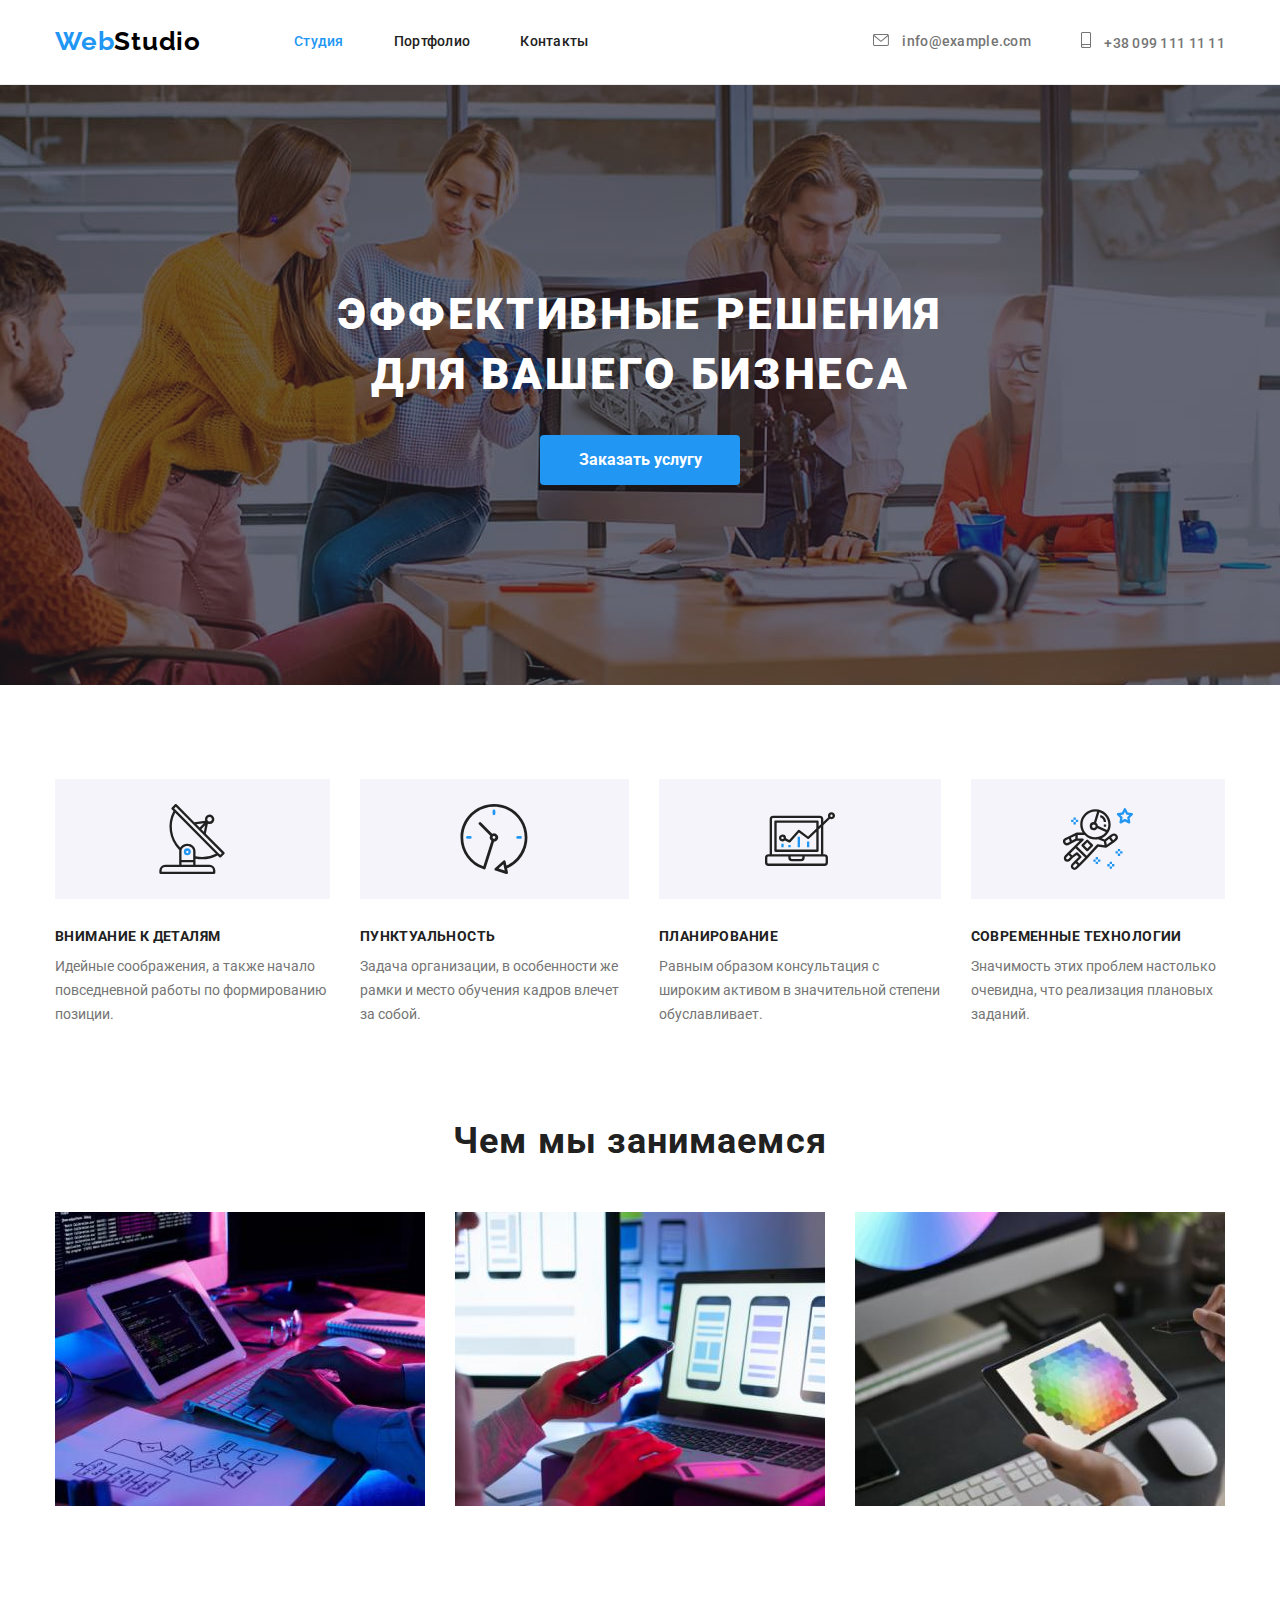
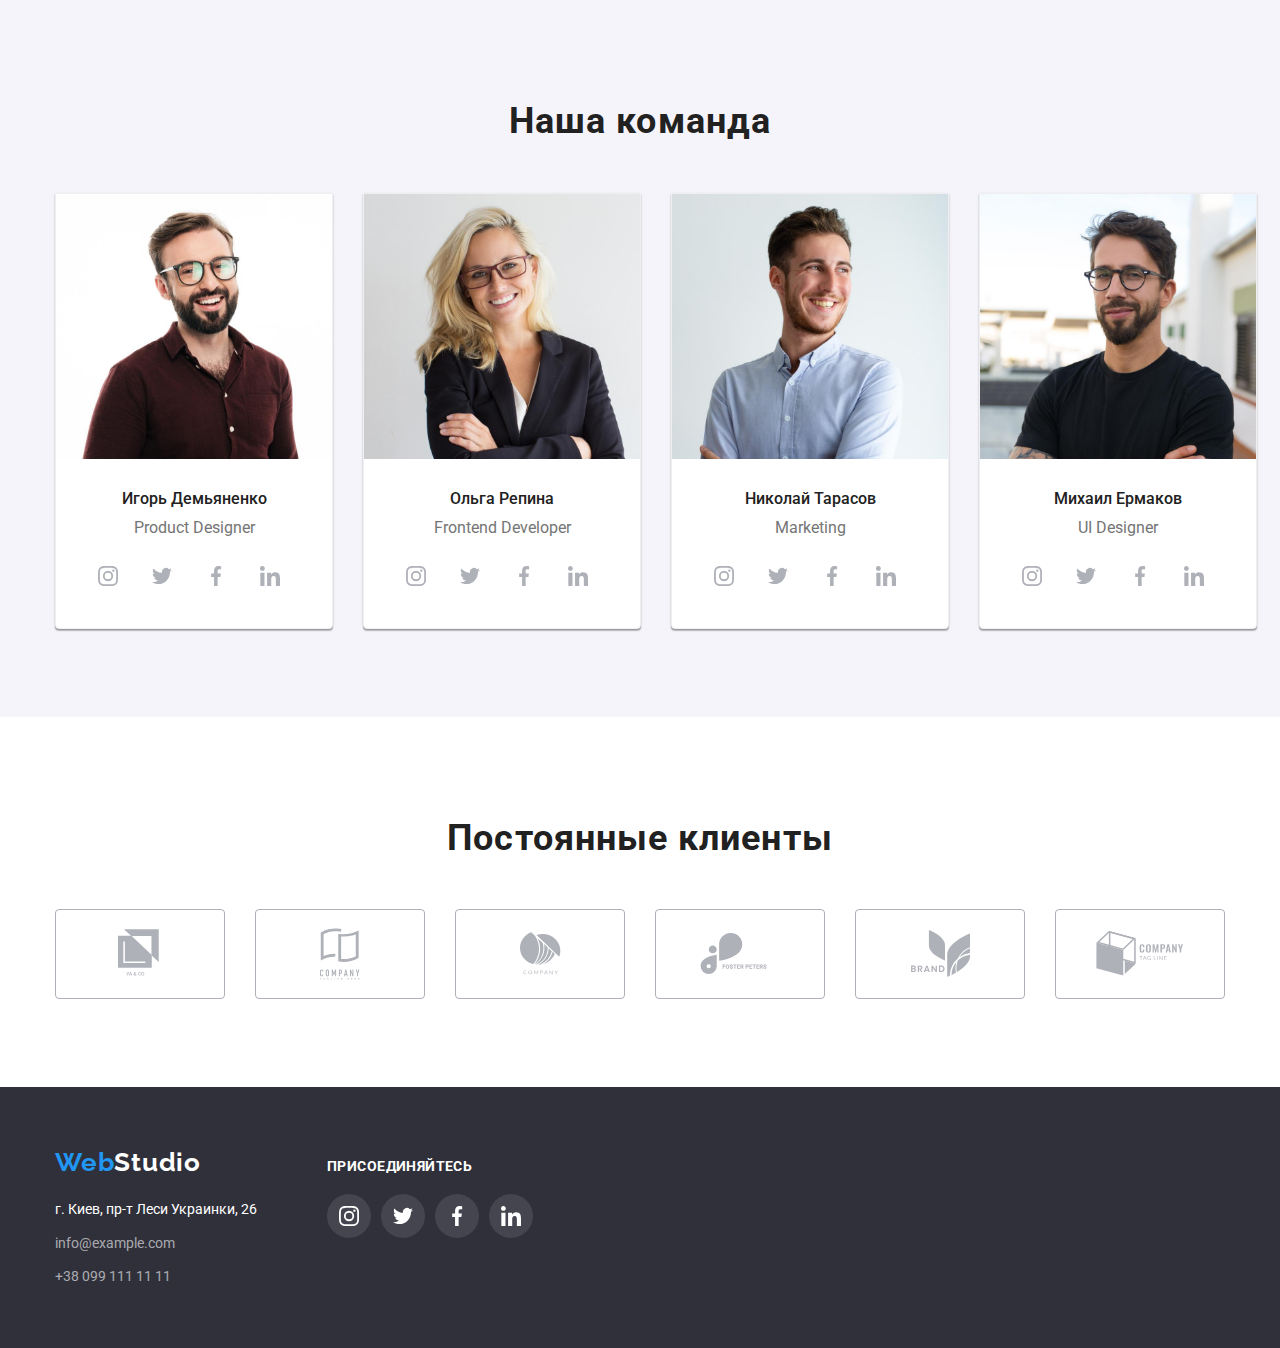
==== commit 09fa48d0: "внесла правки" ====
--- a/index.html
+++ b/index.html
@@ -30,7 +30,7 @@
                     info@example.com</a></li>
                 <li class="item"><a href="tel:+380991111111 " class="contacts-link">
                     <svg class="link-icon smartphone" width="10" height=> 
-                        <use href="../images/sprite.svg#icon-smartphone1"></use>
+                        <use href="./images/sprite.svg#icon-smartphone1"></use>
                     </svg>
                     +38 099 111 11 11</a></li>
             </ul>
@@ -97,28 +97,28 @@
                                 <li class="item"> 
                                     <a href="" class="links">
                                     <svg class="social-icon">
-                                        <use href="./images/sprite.svg#icon-Ellipse"></use>
+                                        <use href="./images/sprite.svg#icon-instagram11"></use>
                                     </svg>
                                     </a> 
                                 </li>
                                 <li class="item">
                                     <a href="" class="links">
                                         <svg class="social-icon">
-                                            <use href="./images/sprite.svg#icon-Ellipse-1"></use>
-                                        </svg>
-                                    </a> 
-                                </li>
-                                <li class="item">
-                                    <a href="" class="links">
-                                        <svg class="social-icon">
-                                            <use href="./images/sprite.svg#icon-Ellipse-2"></use>
-                                        </svg>
-                                    </a>
-                                </li>
-                                <li class="item">
-                                    <a href="" class="links">
-                                        <svg class="social-icon">
-                                            <use href="./images/sprite.svg#icon-Ellipse-3"></use>
+                                            <use href="./images/sprite.svg#icon-twitter1"></use>
+                                        </svg>
+                                    </a> 
+                                </li>
+                                <li class="item">
+                                    <a href="" class="links">
+                                        <svg class="social-icon">
+                                            <use href="./images/sprite.svg#icon-facebook11"></use>
+                                        </svg>
+                                    </a>
+                                </li>
+                                <li class="item">
+                                    <a href="" class="links">
+                                        <svg class="social-icon">
+                                            <use href="./images/sprite.svg#icon-linkedin11"></use>
                                         </svg>
                                     </a>
                                 </li>
@@ -131,31 +131,31 @@
                             <h3 class="name">Ольга Репина</h3>
                             <p class="position">Frontend Developer</p>
                             <ul class="list social-links">
-                                <li> 
+                                <li class="item"> 
                                     <a href="" class="links">
                                     <svg class="social-icon">
-                                        <use href="./images/sprite.svg#icon-Ellipse"></use>
+                                        <use href="./images/sprite.svg#icon-instagram11"></use>
                                     </svg>
                                     </a> 
                                 </li>
-                                <li>
-                                    <a href="" class="links">
-                                        <svg class="social-icon">
-                                            <use href="./images/sprite.svg#icon-Ellipse-1"></use>
-                                        </svg>
-                                    </a> 
-                                </li>
-                                <li>
-                                    <a href="" class="links">
-                                        <svg class="social-icon">
-                                            <use href="./images/sprite.svg#icon-Ellipse-2"></use>
-                                        </svg>
-                                    </a>
-                                </li>
-                                <li>
-                                    <a href="" class="links">
-                                        <svg class="social-icon">
-                                            <use href="./images/sprite.svg#icon-Ellipse-3"></use>
+                                <li class="item">
+                                    <a href="" class="links">
+                                        <svg class="social-icon">
+                                            <use href="./images/sprite.svg#icon-twitter1"></use>
+                                        </svg>
+                                    </a> 
+                                </li>
+                                <li class="item">
+                                    <a href="" class="links">
+                                        <svg class="social-icon">
+                                            <use href="./images/sprite.svg#icon-facebook11"></use>
+                                        </svg>
+                                    </a>
+                                </li>
+                                <li class="item">
+                                    <a href="" class="links">
+                                        <svg class="social-icon">
+                                            <use href="./images/sprite.svg#icon-linkedin11"></use>
                                         </svg>
                                     </a>
                                 </li>
@@ -168,31 +168,31 @@
                             <h3 class="name">Николай Тарасов</h3>
                             <p class="position">Marketing</p>
                             <ul class="list social-links">
-                                <li> 
+                                <li class="item"> 
                                     <a href="" class="links">
                                     <svg class="social-icon">
-                                        <use href="./images/sprite.svg#icon-Ellipse"></use>
+                                        <use href="./images/sprite.svg#icon-instagram11"></use>
                                     </svg>
                                     </a> 
                                 </li>
-                                <li>
-                                    <a href="" class="links">
-                                        <svg class="social-icon">
-                                            <use href="./images/sprite.svg#icon-Ellipse-1"></use>
-                                        </svg>
-                                    </a> 
-                                </li>
-                                <li>
-                                    <a href="" class="links">
-                                        <svg class="social-icon">
-                                            <use href="./images/sprite.svg#icon-Ellipse-2"></use>
-                                        </svg>
-                                    </a>
-                                </li>
-                                <li>
-                                    <a href="" class="links">
-                                        <svg class="social-icon">
-                                            <use href="./images/sprite.svg#icon-Ellipse-3"></use>
+                                <li class="item">
+                                    <a href="" class="links">
+                                        <svg class="social-icon">
+                                            <use href="./images/sprite.svg#icon-twitter1"></use>
+                                        </svg>
+                                    </a> 
+                                </li>
+                                <li class="item">
+                                    <a href="" class="links">
+                                        <svg class="social-icon">
+                                            <use href="./images/sprite.svg#icon-facebook11"></use>
+                                        </svg>
+                                    </a>
+                                </li>
+                                <li class="item">
+                                    <a href="" class="links">
+                                        <svg class="social-icon">
+                                            <use href="./images/sprite.svg#icon-linkedin11"></use>
                                         </svg>
                                     </a>
                                 </li>
@@ -205,31 +205,31 @@
                             <h3 class="name">Михаил Ермаков</h3>
                             <p class="position">UI Designer</p>
                             <ul class="list social-links">
-                                <li> 
+                                <li class="item"> 
                                     <a href="" class="links">
                                     <svg class="social-icon">
-                                        <use href="./images/sprite.svg#icon-Ellipse"></use>
+                                        <use href="./images/sprite.svg#icon-instagram11"></use>
                                     </svg>
                                     </a> 
                                 </li>
-                                <li>
-                                    <a href="" class="links">
-                                        <svg class="social-icon">
-                                            <use href="./images/sprite.svg#icon-Ellipse-1"></use>
-                                        </svg>
-                                    </a> 
-                                </li>
-                                <li>
-                                    <a href="" class="links">
-                                        <svg class="social-icon">
-                                            <use href="./images/sprite.svg#icon-Ellipse-2"></use>
-                                        </svg>
-                                    </a>
-                                </li>
-                                <li>
-                                    <a href="" class="links">
-                                        <svg class="social-icon">
-                                            <use href="./images/sprite.svg#icon-Ellipse-3"></use>
+                                <li class="item">
+                                    <a href="" class="links">
+                                        <svg class="social-icon">
+                                            <use href="./images/sprite.svg#icon-twitter1"></use>
+                                        </svg>
+                                    </a> 
+                                </li>
+                                <li class="item">
+                                    <a href="" class="links">
+                                        <svg class="social-icon">
+                                            <use href="./images/sprite.svg#icon-facebook11"></use>
+                                        </svg>
+                                    </a>
+                                </li>
+                                <li class="item">
+                                    <a href="" class="links">
+                                        <svg class="social-icon">
+                                            <use href="./images/sprite.svg#icon-linkedin11"></use>
                                         </svg>
                                     </a>
                                 </li>
@@ -246,32 +246,32 @@
                 <h2 class="section-title">Постоянные клиенты</h2>
                 <ul class="list client-list">
                     <li class="item"><a href="#" class="link-customer">
-                        <svg class="icon-customer" width="45px" heght="50px">
+                        <svg class="icon-customer" width="45px" height="50px">
                             <use href="./images/sprite.svg#icon-logo1"></use>
                         </svg>
                     </a></li>
                     <li class="item"><a href="#" class="link-customer">
-                        <svg class="icon-customer" width="40px" heght="52px">
+                        <svg class="icon-customer" width="40px" height="52px">
                             <use href="./images/sprite.svg#icon-logo2"></use>
                         </svg>
                     </a></li>
                     <li class="item"><a href="#" class="link-customer">
-                        <svg class="icon-customer"  width="41px" heght="43px">
+                        <svg class="icon-customer"  width="41px" height="43px">
                             <use href="./images/sprite.svg#icon-logo3"></use>
                         </svg>
                     </a></li>
                     <li class="item"><a href="#" class="link-customer">
-                        <svg class="icon-customer" width="80px" heght="42px">
+                        <svg class="icon-customer" width="80px" height="42px">
                             <use href="./images/sprite.svg#icon-logo4"></use>
                         </svg>
                     </a></li>
                     <li class="item"><a href="#" class="link-customer">
-                        <svg class="icon-customer" width="59px" heght="47px">
+                        <svg class="icon-customer" width="59px" height="47px">
                             <use href="./images/sprite.svg#icon-logo5" ></use>
                         </svg>
                     </a></li>
                     <li class="item"><a href="#" class="link-customer">
-                        <svg class="icon-customer"width="88px" heght="45px">
+                        <svg class="icon-customer"width="88px" height="45px">
                             <use href="./images/sprite.svg#icon-logo6"></use>
                         </svg>
                     </a></li>
@@ -298,24 +298,24 @@
                <div class="join">
                 <b class="join-title">присоединяйтесь</b>
                 <ul class="join-list list">
-                    <li class="item"><a href="#" class="links">
-                        <svg class="social-icon edit">
-                            <use href="./images/sprite.svg#icon-Ellipse"></use>
+                    <li class="item"><a href="#" class="links edit">
+                        <svg class="social-icon icon-edit">
+                            <use href="./images/sprite.svg#icon-instagram11"></use>
                         </svg>
                         </a></li>
-                    <li><a href="#" class="links">
-                        <svg class="social-icon edit">
-                            <use href="./images/sprite.svg#icon-Ellipse-1"></use>
+                    <li class="item"><a href="#" class="links edit">
+                        <svg class="social-icon icon-edit">
+                            <use href="./images/sprite.svg#icon-twitter1"></use>
                         </svg>
                         </a></li>
-                    <li><a href="#" class="links">
-                        <svg class="social-icon edit">
-                            <use href="./images/sprite.svg#icon-Ellipse-2"></use>
+                    <li class="item"><a href="#" class="links edit">
+                        <svg class="social-icon icon-edit">
+                            <use href="./images/sprite.svg#icon-facebook11"></use>
                         </svg>
                         </a></li>
-                    <li><a href="#" class="links">
-                        <svg class="social-icon edit">
-                            <use href="./images/sprite.svg#icon-Ellipse-3"></use>
+                    <li class="item"><a href="#" class="links edit">
+                        <svg class="social-icon icon-edit">
+                            <use href="./images/sprite.svg#icon-linkedin11"></use>
                         </svg>
                     </a></li>
                 </ul>
--- a/css/styles.css
+++ b/css/styles.css
@@ -365,28 +365,33 @@
 }
 .social-links .item {
     display: block;
+    margin-right: 10px;
 }
 
 .links {
-    text-decoration: none;
-}
-
-.social-icon {
-    display: flex;
+    display: flex;
+    text-decoration: none;
     width: 44px;
     height: 44px;
-    margin-right: 10px;
-    justify-content: space-between;
+    justify-content: center;
     align-items: center;
-    
-    --color1: var(--white);
-    --color2: var(--icon-color);
-}
-
-.social-links .social-icon:hover,
-.social-links .social-icon:focus {
-    --color1: var(--accent);
-    --color2: var(--white);
+    border-radius: 50%;
+}
+
+.links:hover,
+.links:focus {
+    background-color: var(--accent);
+    --color3: var(--white);
+}
+
+.social-icon {
+    display: flex;
+    width: 20px;
+    height: 20px;
+}
+
+.social-icon:hover {
+    fill: currentColor;
 }
 
 
@@ -491,19 +496,28 @@
 }
 
 .join-list .edit {
-    --color1: var(--icon-color-edit);
-    --color2: var(--white);
+    background-color: var(--icon-color-edit);
+   border-radius: 50%;
     
 }
 
 .join-list .edit:hover {
-    --color1: var(--accent);
+    background-color: var(--accent);
+}
+
+.icon-edit {
+    --color3: var(--white);
 }
  
 
 .join-list {
     display: flex;
     
+}
+
+.join-list .item {
+   
+    margin-right: 10px;
 }
 
 .container-footer {
@@ -575,8 +589,14 @@
 }
 
 .example {
-    text-decoration: none;
-}
+    display: block;
+    text-decoration: none;
+}
+
+.card .example:hover {
+    box-shadow: 0px 1px 1px rgba(0, 0, 0, 0.12), 0px 4px 4px rgba(0, 0, 0, 0.06), 1px 4px 6px rgba(0, 0, 0, 0.16);
+}
+
 
 .card {
     width: calc((100% - 60px) / 3);
@@ -584,9 +604,6 @@
     margin-bottom: 30px;
 }
  
-.card:hover {
-    box-shadow: 0px 1px 1px rgba(0, 0, 0, 0.12), 0px 4px 4px rgba(0, 0, 0, 0.06), 1px 4px 6px rgba(0, 0, 0, 0.16);
-}
 
 .card:nth-child(3n) {
     margin-right: 0;
